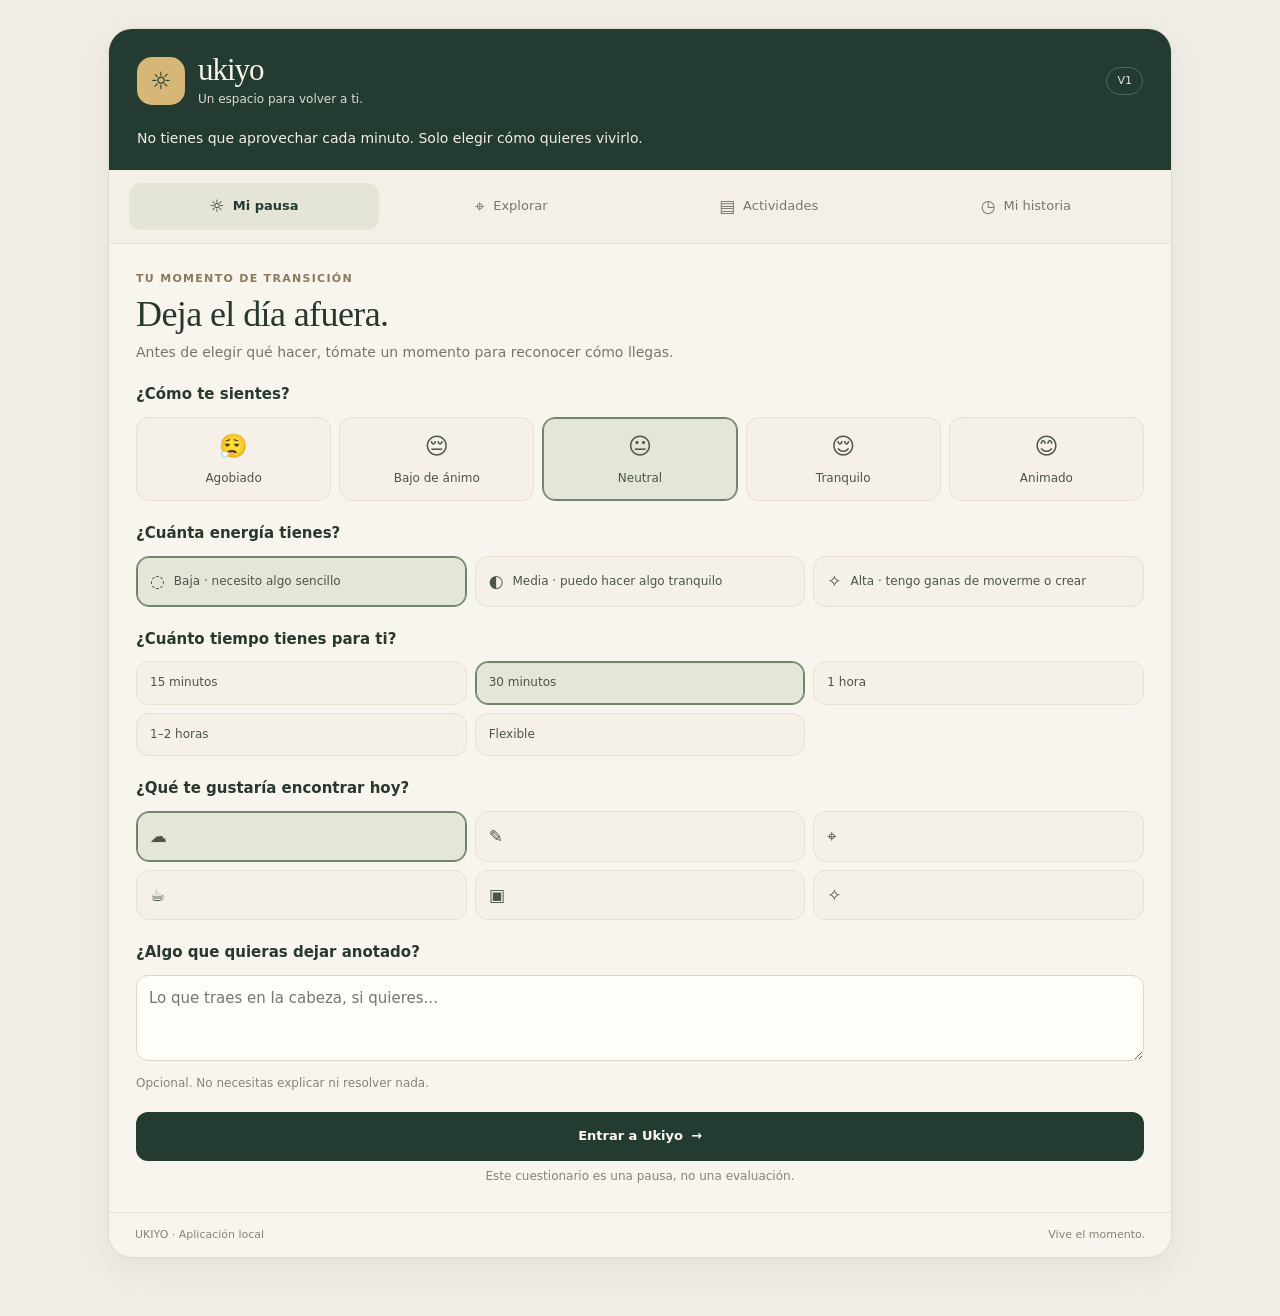
==== index.html @ a47dfe3a "refactor: modularizar prototipo de Ukiyo" ====
<!DOCTYPE html>
<html lang="es">
<head>
<meta charset="UTF-8" />
<meta name="viewport" content="width=device-width, initial-scale=1.0" />
<meta name="description" content="Un espacio personal para descansar, desconectar y recuperar energía." />
<title>Ukiyo — Un espacio para volver a ti</title>
<link rel="stylesheet" href="./assets/css/styles.css" />
</head>
<body>
<div class="app"><div class="shell">
<header class="hero"><div class="brandrow"><div class="brandmark">☼</div><div><div class="brand">ukiyo</div><div class="tagline">Un espacio para volver a ti.</div></div><span class="version">V1</span></div><p>No tienes que aprovechar cada minuto. Solo elegir cómo quieres vivirlo.</p></header>
<nav class="nav" aria-label="Navegación principal"><button data-tab="pausa" class="active" aria-current="page"><span class="ico">☼</span><span>Mi pausa</span></button><button data-tab="explorar"><span class="ico">⌖</span><span>Explorar</span></button><button data-tab="actividades"><span class="ico">▤</span><span>Actividades</span></button><button data-tab="historia"><span class="ico">◷</span><span>Mi historia</span></button></nav>
<main class="main" id="main"></main>
<footer class="footer"><span>UKIYO · Aplicación local</span><span>Vive el momento.</span></footer>
</div></div>
<div class="toast" id="toast" role="status" aria-live="polite"></div>
<div class="modal-backdrop" id="modalBackdrop"><section class="modal" role="dialog" aria-modal="true" aria-labelledby="modalTitle" tabindex="-1"><div class="modal-head"><h2 id="modalTitle">Nueva actividad</h2><button class="close" id="closeModal" aria-label="Cerrar">×</button></div><div id="modalBody"></div></section></div>
<script type="module" src="./assets/js/app.js"></script>
</body>
</html>
---- assets/css/styles.css ----
:root{--cream:#f8f5ee;--paper:#fffdf8;--green:#243b32;--green2:#526b53;--sage:#e9e9dc;--sage2:#d5d8c7;--gold:#d7b777;--ink:#28382f;--muted:#74766b;--line:#e7e0d3;--shadow:0 12px 35px rgba(45,54,43,.06)}
*{box-sizing:border-box}body{margin:0;background:#efede6;color:var(--ink);font-family:Inter,ui-sans-serif,system-ui,-apple-system,BlinkMacSystemFont,"Segoe UI",sans-serif;font-size:15px;line-height:1.45}button,input,textarea,select{font:inherit}button{cursor:pointer}button:focus-visible,input:focus-visible,textarea:focus-visible,select:focus-visible{outline:3px solid #c8a968;outline-offset:2px}.app{max-width:1100px;margin:28px auto;padding:0 18px 30px}.shell{overflow:hidden;border:1px solid #e1dacd;border-radius:24px;background:var(--cream);box-shadow:var(--shadow)}.hero{background:var(--green);color:#faf5e9;padding:25px 28px 22px}.brandrow{display:flex;align-items:center;gap:13px}.brandmark{width:48px;height:48px;display:grid;place-items:center;border-radius:15px;background:var(--gold);color:var(--green);font-size:24px}.brand{font-family:Georgia,serif;font-size:31px;letter-spacing:-1px;line-height:1.05}.tagline{font-size:12px;color:#d8ddcf;margin-top:4px}.version{margin-left:auto;border:1px solid #53675a;border-radius:99px;padding:5px 10px;color:#e4e6dc;font-size:11px;white-space:nowrap}.hero p{margin:20px 0 0;color:#f2eee4;font-size:14px;max-width:560px}.nav{display:flex;gap:7px;padding:13px 20px;background:#f4f0e7;border-bottom:1px solid var(--line);position:sticky;top:0;z-index:5}.nav button{flex:1;border:0;border-radius:12px;background:transparent;color:#77786d;padding:11px 8px;font-size:13px;display:flex;align-items:center;justify-content:center;gap:8px}.nav button.active{background:#e4e4d7;color:var(--green);font-weight:650}.nav .ico{font-size:17px}.main{padding:27px;min-height:610px}.eyebrow{font-size:11px;letter-spacing:1.3px;text-transform:uppercase;color:#8b795a;font-weight:700;margin-bottom:7px}.heading{font-family:Georgia,serif;font-size:clamp(27px,4vw,36px);line-height:1.12;letter-spacing:-.6px;margin:0 0 8px;color:var(--ink);font-weight:500}.sub{color:var(--muted);margin:0;max-width:680px;font-size:14px}.section-head{display:flex;justify-content:space-between;align-items:end;gap:16px;margin-bottom:23px}.panel{background:var(--paper);border:1px solid var(--line);border-radius:18px;padding:19px}.soft{background:var(--sage);border:1px solid #e0e1d4;border-radius:18px;padding:18px}.field{margin-top:22px}.field h3,.panel h3,.soft h3{font-size:15px;margin:0 0 11px;font-weight:700}.hint{color:#858477;font-size:12px;margin-top:7px}.choices{display:grid;gap:8px}.choices.emotions{grid-template-columns:repeat(5,minmax(0,1fr))}.choice{border:1px solid var(--line);background:#f5f1e8;border-radius:13px;padding:12px 9px;text-align:center;color:#4b554b;min-height:67px;transition:.15s}.choice .emoji{display:block;font-size:23px;margin-bottom:3px}.choice .label{font-size:12px}.choice.selected{background:#e4e6d8;border-color:#71846b;box-shadow:inset 0 0 0 1px #71846b}.choices.cols{grid-template-columns:repeat(3,minmax(0,1fr))}.choice.compact{min-height:0;padding:12px 13px;text-align:left;display:flex;gap:9px;align-items:center;font-size:13px}.choice.compact .emoji{font-size:17px;margin:0}.choices.intentions{grid-template-columns:repeat(3,minmax(0,1fr))}.note{width:100%;min-height:86px;resize:vertical;border:1px solid #ddd7ca;background:#fffdf8;border-radius:12px;padding:12px;color:var(--ink)}.btn{border:1px solid transparent;border-radius:12px;padding:11px 15px;font-weight:650;font-size:13px;display:inline-flex;align-items:center;justify-content:center;gap:8px;transition:background .15s,border-color .15s}.btn.primary{background:var(--green);color:#fffaf0}.btn.primary:hover{background:#304b3e}.btn.secondary{background:#f5f1e8;border-color:var(--line);color:#4d5b4d}.btn.ghost{background:transparent;color:var(--green2);border-color:transparent}.btn.danger{background:#f7e9e4;color:#8d4938;border-color:#edd4cb}.btn.full{width:100%;margin-top:20px;padding:14px}.btn:disabled{opacity:.4;cursor:not-allowed}.inline-actions{display:flex;gap:8px;flex-wrap:wrap}.layout{display:grid;grid-template-columns:minmax(0,1.2fr) minmax(250px,.8fr);gap:18px}.activity-list{display:grid;gap:12px}.activity{display:flex;gap:14px;align-items:flex-start;padding:15px;background:var(--paper);border:1px solid var(--line);border-radius:16px}.activity-icon{width:48px;height:48px;flex:0 0 48px;border-radius:14px;background:#efe8d9;display:grid;place-items:center;font-size:22px}.activity-content{min-width:0;flex:1}.activity h3{margin:1px 0 3px;font-size:15px}.activity p{margin:0;color:var(--muted);font-size:12px}.tags{display:flex;flex-wrap:wrap;gap:6px;margin-top:8px}.tag{background:#f0ede4;color:#626a5c;border-radius:99px;padding:4px 8px;font-size:11px}.activity-actions{display:flex;gap:7px;margin-top:12px;flex-wrap:wrap}.activity-actions .btn{padding:8px 10px;font-size:12px}.small-label{font-size:12px;color:var(--muted)}.daily-summary{display:flex;gap:13px;align-items:center}.mood-tile{width:50px;height:50px;border-radius:14px;background:var(--sage2);display:grid;place-items:center;font-size:26px;flex-shrink:0}.daily-summary h3{margin:0 0 4px;font-size:16px}.daily-summary p{margin:0;font-size:12px;color:#626a5c}.grid2{display:grid;grid-template-columns:repeat(2,minmax(0,1fr));gap:10px}.stat{background:var(--paper);border-radius:14px;padding:15px;border:1px solid var(--line)}.stat .symbol{font-size:19px;color:var(--green2)}.stat strong{display:block;font-family:Georgia,serif;font-size:28px;font-weight:500;margin:4px 0}.stat span{font-size:12px;color:var(--muted)}.form-grid{display:grid;grid-template-columns:1fr 1fr;gap:14px}.form-row{display:grid;gap:6px}.form-row label{font-size:12px;color:#5e675b;font-weight:650}.form-row input,.form-row select,.search{width:100%;border:1px solid #ddd7ca;background:#fffdf8;border-radius:10px;padding:10px 11px;color:var(--ink)}.form-row textarea{width:100%;border:1px solid #ddd7ca;background:#fffdf8;border-radius:10px;padding:10px;min-height:75px}.form-row.fullrow{grid-column:1/-1}.library-toolbar{display:flex;gap:10px;align-items:center;margin-bottom:15px}.library-toolbar .search{flex:1;min-width:100px}.library-toolbar select{border:1px solid #ddd7ca;background:#fffdf8;border-radius:10px;padding:10px;max-width:180px}.empty{text-align:center;padding:35px 20px;color:var(--muted)}.empty .symbol{font-size:32px;margin-bottom:8px}.empty h3{color:var(--ink);margin:0 0 5px}.empty p{font-size:13px;max-width:350px;margin:0 auto 16px}.session-card{text-align:center;padding:30px 22px;background:var(--sage);border:1px solid #dfe1d2;border-radius:20px}.session-symbol{margin:0 auto 14px;width:76px;height:76px;border-radius:24px;background:var(--sage2);display:grid;place-items:center;font-size:34px}.session-card h2{font-family:Georgia,serif;font-size:27px;font-weight:500;margin:0 0 8px}.session-card p{max-width:400px;margin:0 auto 20px;color:#5e675b;font-size:13px}.timer{font-family:Georgia,serif;font-size:38px;margin:12px 0;color:var(--green)}.footer{padding:14px 26px;border-top:1px solid var(--line);display:flex;justify-content:space-between;gap:10px;color:#858477;font-size:11px}.toast{position:fixed;left:50%;bottom:22px;transform:translate(-50%,20px);opacity:0;background:var(--green);color:white;border-radius:12px;padding:11px 16px;box-shadow:var(--shadow);z-index:20;pointer-events:none;transition:.2s;font-size:13px}.toast.show{opacity:1;transform:translate(-50%,0)}.modal-backdrop{position:fixed;inset:0;background:#17251ecc;display:none;align-items:center;justify-content:center;padding:18px;z-index:10}.modal-backdrop.open{display:flex}.modal{background:var(--cream);border-radius:20px;padding:22px;width:min(570px,100%);max-height:90vh;overflow:auto;box-shadow:0 24px 80px #0003}.modal-head{display:flex;justify-content:space-between;align-items:center;margin-bottom:18px}.modal-head h2{font-family:Georgia,serif;font-weight:500;font-size:25px;margin:0}.close{border:0;background:#e9e4d9;border-radius:10px;width:35px;height:35px;font-size:20px;color:var(--green)}.modal-actions{display:flex;gap:9px;margin-top:18px;justify-content:flex-end}.hidden{display:none!important}.session-item{padding:13px 0;border-bottom:1px solid var(--line);display:flex;gap:12px;align-items:flex-start}.session-item:last-child{border-bottom:0}.session-item h4{margin:0 0 4px;font-size:14px}.session-item p{margin:0;color:var(--muted);font-size:12px}.barrow{display:grid;grid-template-columns:86px 1fr 24px;align-items:center;gap:9px;margin:11px 0;font-size:12px;color:#5e675b}.bar{height:8px;border-radius:99px;background:#e6e1d6;overflow:hidden}.bar i{display:block;height:100%;background:#829477;border-radius:99px}.link-preview{border:1px dashed #c9c5b8;background:#f5f1e8;padding:12px;border-radius:12px;font-size:12px;color:var(--muted)}
@media(max-width:720px){.app{margin:0;padding:0}.shell{border-radius:0;border-left:0;border-right:0}.hero{padding:21px 18px}.main{padding:21px 16px;min-height:600px}.nav{padding:9px 7px;gap:2px}.nav button{flex-direction:column;gap:3px;padding:9px 2px;font-size:11px}.layout{grid-template-columns:1fr}.section-head{align-items:flex-start;flex-direction:column}.choices.cols,.choices.intentions{grid-template-columns:repeat(2,minmax(0,1fr))}.form-grid{grid-template-columns:1fr}.form-row.fullrow{grid-column:auto}.activity{padding:12px}.activity-icon{width:42px;height:42px;flex-basis:42px}.footer{padding:13px 16px}.version{font-size:10px}.brand{font-size:29px}}
@media(max-width:380px){.choices.emotions{gap:4px}.choice{padding:9px 3px}.choice .label{font-size:10px}.choices.emotions .emoji{font-size:20px}.main{padding:18px 12px}.library-toolbar{flex-wrap:wrap}.library-toolbar .search{flex-basis:100%}}
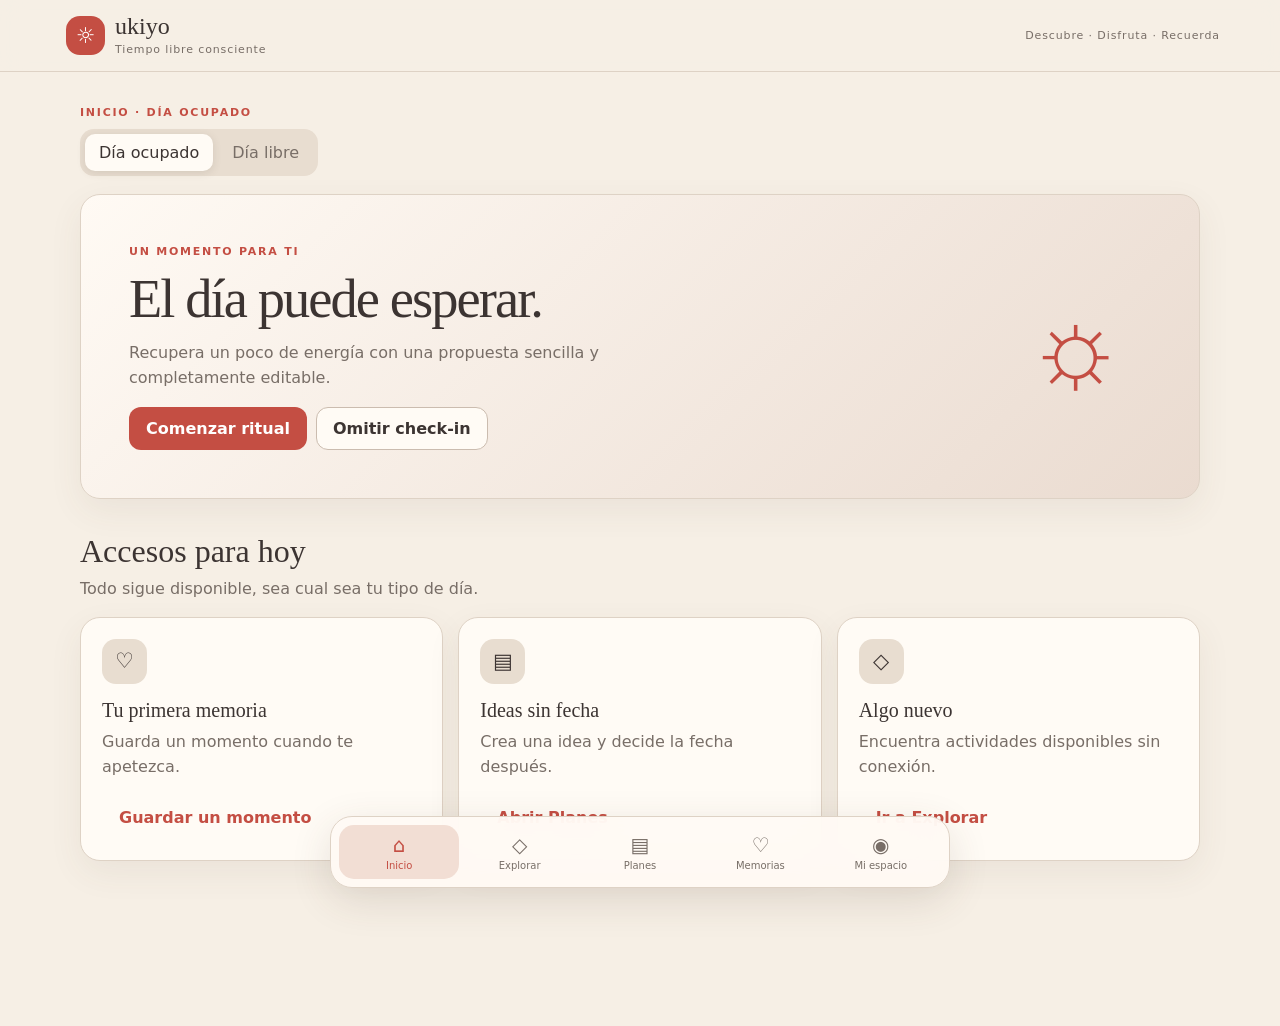
==== commit d021567f: "feat: establecer base funcional de Ukiyo B3" ====
--- a/index.html
+++ b/index.html
@@ -1,21 +1,19 @@
-<!DOCTYPE html>
+<!doctype html>
 <html lang="es">
 <head>
-<meta charset="UTF-8" />
-<meta name="viewport" content="width=device-width, initial-scale=1.0" />
-<meta name="description" content="Un espacio personal para descansar, desconectar y recuperar energía." />
-<title>Ukiyo — Un espacio para volver a ti</title>
-<link rel="stylesheet" href="./assets/css/styles.css" />
+  <meta charset="utf-8">
+  <meta name="viewport" content="width=device-width,initial-scale=1,viewport-fit=cover">
+  <meta name="theme-color" content="#F6EFE5">
+  <meta name="description" content="Ukiyo — Tiempo libre consciente">
+  <title>Ukiyo — Tiempo libre consciente</title>
+  <link rel="icon" href="./assets/icons/favicon.svg" type="image/svg+xml">
+  <link rel="manifest" href="./manifest.webmanifest">
+  <link rel="stylesheet" href="./assets/css/styles.css">
 </head>
 <body>
-<div class="app"><div class="shell">
-<header class="hero"><div class="brandrow"><div class="brandmark">☼</div><div><div class="brand">ukiyo</div><div class="tagline">Un espacio para volver a ti.</div></div><span class="version">V1</span></div><p>No tienes que aprovechar cada minuto. Solo elegir cómo quieres vivirlo.</p></header>
-<nav class="nav" aria-label="Navegación principal"><button data-tab="pausa" class="active" aria-current="page"><span class="ico">☼</span><span>Mi pausa</span></button><button data-tab="explorar"><span class="ico">⌖</span><span>Explorar</span></button><button data-tab="actividades"><span class="ico">▤</span><span>Actividades</span></button><button data-tab="historia"><span class="ico">◷</span><span>Mi historia</span></button></nav>
-<main class="main" id="main"></main>
-<footer class="footer"><span>UKIYO · Aplicación local</span><span>Vive el momento.</span></footer>
-</div></div>
-<div class="toast" id="toast" role="status" aria-live="polite"></div>
-<div class="modal-backdrop" id="modalBackdrop"><section class="modal" role="dialog" aria-modal="true" aria-labelledby="modalTitle" tabindex="-1"><div class="modal-head"><h2 id="modalTitle">Nueva actividad</h2><button class="close" id="closeModal" aria-label="Cerrar">×</button></div><div id="modalBody"></div></section></div>
-<script type="module" src="./assets/js/app.js"></script>
+  <div id="app" aria-live="polite"></div>
+  <div id="modal-root"></div>
+  <div id="toast" class="toast" role="status" aria-live="polite"></div>
+  <script type="module" src="./assets/js/app.js"></script>
 </body>
 </html>
--- a/assets/css/styles.css
+++ b/assets/css/styles.css
@@ -1,4 +1,4 @@
-:root{--cream:#f8f5ee;--paper:#fffdf8;--green:#243b32;--green2:#526b53;--sage:#e9e9dc;--sage2:#d5d8c7;--gold:#d7b777;--ink:#28382f;--muted:#74766b;--line:#e7e0d3;--shadow:0 12px 35px rgba(45,54,43,.06)}
-*{box-sizing:border-box}body{margin:0;background:#efede6;color:var(--ink);font-family:Inter,ui-sans-serif,system-ui,-apple-system,BlinkMacSystemFont,"Segoe UI",sans-serif;font-size:15px;line-height:1.45}button,input,textarea,select{font:inherit}button{cursor:pointer}button:focus-visible,input:focus-visible,textarea:focus-visible,select:focus-visible{outline:3px solid #c8a968;outline-offset:2px}.app{max-width:1100px;margin:28px auto;padding:0 18px 30px}.shell{overflow:hidden;border:1px solid #e1dacd;border-radius:24px;background:var(--cream);box-shadow:var(--shadow)}.hero{background:var(--green);color:#faf5e9;padding:25px 28px 22px}.brandrow{display:flex;align-items:center;gap:13px}.brandmark{width:48px;height:48px;display:grid;place-items:center;border-radius:15px;background:var(--gold);color:var(--green);font-size:24px}.brand{font-family:Georgia,serif;font-size:31px;letter-spacing:-1px;line-height:1.05}.tagline{font-size:12px;color:#d8ddcf;margin-top:4px}.version{margin-left:auto;border:1px solid #53675a;border-radius:99px;padding:5px 10px;color:#e4e6dc;font-size:11px;white-space:nowrap}.hero p{margin:20px 0 0;color:#f2eee4;font-size:14px;max-width:560px}.nav{display:flex;gap:7px;padding:13px 20px;background:#f4f0e7;border-bottom:1px solid var(--line);position:sticky;top:0;z-index:5}.nav button{flex:1;border:0;border-radius:12px;background:transparent;color:#77786d;padding:11px 8px;font-size:13px;display:flex;align-items:center;justify-content:center;gap:8px}.nav button.active{background:#e4e4d7;color:var(--green);font-weight:650}.nav .ico{font-size:17px}.main{padding:27px;min-height:610px}.eyebrow{font-size:11px;letter-spacing:1.3px;text-transform:uppercase;color:#8b795a;font-weight:700;margin-bottom:7px}.heading{font-family:Georgia,serif;font-size:clamp(27px,4vw,36px);line-height:1.12;letter-spacing:-.6px;margin:0 0 8px;color:var(--ink);font-weight:500}.sub{color:var(--muted);margin:0;max-width:680px;font-size:14px}.section-head{display:flex;justify-content:space-between;align-items:end;gap:16px;margin-bottom:23px}.panel{background:var(--paper);border:1px solid var(--line);border-radius:18px;padding:19px}.soft{background:var(--sage);border:1px solid #e0e1d4;border-radius:18px;padding:18px}.field{margin-top:22px}.field h3,.panel h3,.soft h3{font-size:15px;margin:0 0 11px;font-weight:700}.hint{color:#858477;font-size:12px;margin-top:7px}.choices{display:grid;gap:8px}.choices.emotions{grid-template-columns:repeat(5,minmax(0,1fr))}.choice{border:1px solid var(--line);background:#f5f1e8;border-radius:13px;padding:12px 9px;text-align:center;color:#4b554b;min-height:67px;transition:.15s}.choice .emoji{display:block;font-size:23px;margin-bottom:3px}.choice .label{font-size:12px}.choice.selected{background:#e4e6d8;border-color:#71846b;box-shadow:inset 0 0 0 1px #71846b}.choices.cols{grid-template-columns:repeat(3,minmax(0,1fr))}.choice.compact{min-height:0;padding:12px 13px;text-align:left;display:flex;gap:9px;align-items:center;font-size:13px}.choice.compact .emoji{font-size:17px;margin:0}.choices.intentions{grid-template-columns:repeat(3,minmax(0,1fr))}.note{width:100%;min-height:86px;resize:vertical;border:1px solid #ddd7ca;background:#fffdf8;border-radius:12px;padding:12px;color:var(--ink)}.btn{border:1px solid transparent;border-radius:12px;padding:11px 15px;font-weight:650;font-size:13px;display:inline-flex;align-items:center;justify-content:center;gap:8px;transition:background .15s,border-color .15s}.btn.primary{background:var(--green);color:#fffaf0}.btn.primary:hover{background:#304b3e}.btn.secondary{background:#f5f1e8;border-color:var(--line);color:#4d5b4d}.btn.ghost{background:transparent;color:var(--green2);border-color:transparent}.btn.danger{background:#f7e9e4;color:#8d4938;border-color:#edd4cb}.btn.full{width:100%;margin-top:20px;padding:14px}.btn:disabled{opacity:.4;cursor:not-allowed}.inline-actions{display:flex;gap:8px;flex-wrap:wrap}.layout{display:grid;grid-template-columns:minmax(0,1.2fr) minmax(250px,.8fr);gap:18px}.activity-list{display:grid;gap:12px}.activity{display:flex;gap:14px;align-items:flex-start;padding:15px;background:var(--paper);border:1px solid var(--line);border-radius:16px}.activity-icon{width:48px;height:48px;flex:0 0 48px;border-radius:14px;background:#efe8d9;display:grid;place-items:center;font-size:22px}.activity-content{min-width:0;flex:1}.activity h3{margin:1px 0 3px;font-size:15px}.activity p{margin:0;color:var(--muted);font-size:12px}.tags{display:flex;flex-wrap:wrap;gap:6px;margin-top:8px}.tag{background:#f0ede4;color:#626a5c;border-radius:99px;padding:4px 8px;font-size:11px}.activity-actions{display:flex;gap:7px;margin-top:12px;flex-wrap:wrap}.activity-actions .btn{padding:8px 10px;font-size:12px}.small-label{font-size:12px;color:var(--muted)}.daily-summary{display:flex;gap:13px;align-items:center}.mood-tile{width:50px;height:50px;border-radius:14px;background:var(--sage2);display:grid;place-items:center;font-size:26px;flex-shrink:0}.daily-summary h3{margin:0 0 4px;font-size:16px}.daily-summary p{margin:0;font-size:12px;color:#626a5c}.grid2{display:grid;grid-template-columns:repeat(2,minmax(0,1fr));gap:10px}.stat{background:var(--paper);border-radius:14px;padding:15px;border:1px solid var(--line)}.stat .symbol{font-size:19px;color:var(--green2)}.stat strong{display:block;font-family:Georgia,serif;font-size:28px;font-weight:500;margin:4px 0}.stat span{font-size:12px;color:var(--muted)}.form-grid{display:grid;grid-template-columns:1fr 1fr;gap:14px}.form-row{display:grid;gap:6px}.form-row label{font-size:12px;color:#5e675b;font-weight:650}.form-row input,.form-row select,.search{width:100%;border:1px solid #ddd7ca;background:#fffdf8;border-radius:10px;padding:10px 11px;color:var(--ink)}.form-row textarea{width:100%;border:1px solid #ddd7ca;background:#fffdf8;border-radius:10px;padding:10px;min-height:75px}.form-row.fullrow{grid-column:1/-1}.library-toolbar{display:flex;gap:10px;align-items:center;margin-bottom:15px}.library-toolbar .search{flex:1;min-width:100px}.library-toolbar select{border:1px solid #ddd7ca;background:#fffdf8;border-radius:10px;padding:10px;max-width:180px}.empty{text-align:center;padding:35px 20px;color:var(--muted)}.empty .symbol{font-size:32px;margin-bottom:8px}.empty h3{color:var(--ink);margin:0 0 5px}.empty p{font-size:13px;max-width:350px;margin:0 auto 16px}.session-card{text-align:center;padding:30px 22px;background:var(--sage);border:1px solid #dfe1d2;border-radius:20px}.session-symbol{margin:0 auto 14px;width:76px;height:76px;border-radius:24px;background:var(--sage2);display:grid;place-items:center;font-size:34px}.session-card h2{font-family:Georgia,serif;font-size:27px;font-weight:500;margin:0 0 8px}.session-card p{max-width:400px;margin:0 auto 20px;color:#5e675b;font-size:13px}.timer{font-family:Georgia,serif;font-size:38px;margin:12px 0;color:var(--green)}.footer{padding:14px 26px;border-top:1px solid var(--line);display:flex;justify-content:space-between;gap:10px;color:#858477;font-size:11px}.toast{position:fixed;left:50%;bottom:22px;transform:translate(-50%,20px);opacity:0;background:var(--green);color:white;border-radius:12px;padding:11px 16px;box-shadow:var(--shadow);z-index:20;pointer-events:none;transition:.2s;font-size:13px}.toast.show{opacity:1;transform:translate(-50%,0)}.modal-backdrop{position:fixed;inset:0;background:#17251ecc;display:none;align-items:center;justify-content:center;padding:18px;z-index:10}.modal-backdrop.open{display:flex}.modal{background:var(--cream);border-radius:20px;padding:22px;width:min(570px,100%);max-height:90vh;overflow:auto;box-shadow:0 24px 80px #0003}.modal-head{display:flex;justify-content:space-between;align-items:center;margin-bottom:18px}.modal-head h2{font-family:Georgia,serif;font-weight:500;font-size:25px;margin:0}.close{border:0;background:#e9e4d9;border-radius:10px;width:35px;height:35px;font-size:20px;color:var(--green)}.modal-actions{display:flex;gap:9px;margin-top:18px;justify-content:flex-end}.hidden{display:none!important}.session-item{padding:13px 0;border-bottom:1px solid var(--line);display:flex;gap:12px;align-items:flex-start}.session-item:last-child{border-bottom:0}.session-item h4{margin:0 0 4px;font-size:14px}.session-item p{margin:0;color:var(--muted);font-size:12px}.barrow{display:grid;grid-template-columns:86px 1fr 24px;align-items:center;gap:9px;margin:11px 0;font-size:12px;color:#5e675b}.bar{height:8px;border-radius:99px;background:#e6e1d6;overflow:hidden}.bar i{display:block;height:100%;background:#829477;border-radius:99px}.link-preview{border:1px dashed #c9c5b8;background:#f5f1e8;padding:12px;border-radius:12px;font-size:12px;color:var(--muted)}
-@media(max-width:720px){.app{margin:0;padding:0}.shell{border-radius:0;border-left:0;border-right:0}.hero{padding:21px 18px}.main{padding:21px 16px;min-height:600px}.nav{padding:9px 7px;gap:2px}.nav button{flex-direction:column;gap:3px;padding:9px 2px;font-size:11px}.layout{grid-template-columns:1fr}.section-head{align-items:flex-start;flex-direction:column}.choices.cols,.choices.intentions{grid-template-columns:repeat(2,minmax(0,1fr))}.form-grid{grid-template-columns:1fr}.form-row.fullrow{grid-column:auto}.activity{padding:12px}.activity-icon{width:42px;height:42px;flex-basis:42px}.footer{padding:13px 16px}.version{font-size:10px}.brand{font-size:29px}}
-@media(max-width:380px){.choices.emotions{gap:4px}.choice{padding:9px 3px}.choice .label{font-size:10px}.choices.emotions .emoji{font-size:20px}.main{padding:18px 12px}.library-toolbar{flex-wrap:wrap}.library-toolbar .search{flex-basis:100%}}
+:root{--terracotta:#C44E43;--cream:#F6EFE5;--surface:#FFFBF5;--surface-2:#E8DDD0;--ink:#3C3432;--muted:#786E67;--sage:#78978B;--turquoise:#4FA6A6;--indigo:#3D4B7C;--honey:#E2B66F;--line:#ded2c5;--shadow:0 12px 34px #55463b12;--radius:20px;--serif:Georgia,'Times New Roman',serif;--sans:system-ui,-apple-system,'Segoe UI',sans-serif}
+*{box-sizing:border-box}html{background:var(--cream);color:var(--ink);font-family:var(--sans)}body{margin:0}button,input,select,textarea{font:inherit;color:inherit}button{cursor:pointer}button:focus-visible,input:focus-visible,select:focus-visible,textarea:focus-visible{outline:3px solid #c44e4345;outline-offset:2px}button:disabled{opacity:.45;cursor:not-allowed}h1,h2,h3,p{margin-top:0}h1,h2,h3,.brand strong{font-family:var(--serif);font-weight:500}h1{font-size:clamp(2rem,7vw,3.4rem);line-height:1.05;letter-spacing:-.035em;margin-bottom:12px}h2{font-size:clamp(1.5rem,4vw,2rem);margin-bottom:6px}h3{font-size:1.25rem;margin-bottom:7px}p{line-height:1.6;color:var(--muted)}.app-shell{min-height:100vh;padding-bottom:92px}.topbar{height:72px;padding:12px max(18px,calc((100vw - 1160px)/2));display:flex;align-items:center;justify-content:space-between;border-bottom:1px solid var(--line);background:#f6efe5e8;backdrop-filter:blur(12px);position:sticky;top:0;z-index:20}.brand{display:flex;align-items:center;gap:10px;border:0;background:none;text-align:left}.brand-mark{width:39px;height:39px;border-radius:14px;background:var(--terracotta);color:#fff;display:grid;place-items:center;font-size:22px}.brand strong{display:block;font-size:24px;line-height:1}.brand small,.tagline,.ritual-label{font-size:11px;letter-spacing:.08em;color:var(--muted)}#main{max-width:1160px;margin:auto}.screen{padding:34px 20px 60px}.eyebrow{text-transform:uppercase;letter-spacing:.16em;color:var(--terracotta);font-size:11px;font-weight:750;margin-bottom:10px}.lead{max-width:680px}.bottom-nav{position:fixed;left:50%;bottom:12px;transform:translateX(-50%);z-index:30;width:min(620px,calc(100% - 20px));padding:8px;display:grid;grid-template-columns:repeat(5,1fr);background:#fffaf5ee;backdrop-filter:blur(18px);border:1px solid var(--line);border-radius:22px;box-shadow:0 12px 40px #4b372b24}.bottom-nav button{border:0;background:transparent;border-radius:15px;padding:8px 3px;color:var(--muted);display:grid;gap:3px;justify-items:center}.bottom-nav button span{font-size:20px}.bottom-nav button small{font-size:10px}.bottom-nav button.active{background:#f2ded4;color:var(--terracotta)}.card{background:var(--surface);border:1px solid var(--line);border-radius:var(--radius);padding:21px;box-shadow:var(--shadow)}.hero{display:grid;grid-template-columns:1fr 150px;align-items:center;background:linear-gradient(135deg,#fffaf4,#eadbd0);padding:clamp(25px,5vw,48px);min-height:300px}.hero.free{background:linear-gradient(135deg,#fffaf4,#dce9e5)}.hero p{max-width:600px}.hero-symbol{font-family:var(--serif);font-size:110px;color:var(--terracotta);text-align:center}.actions,.card-actions,.dialog-actions{display:flex;gap:9px;flex-wrap:wrap}.actions.center{justify-content:center}.btn{border:1px solid transparent;border-radius:12px;padding:11px 16px;font-weight:680;display:inline-flex;justify-content:center;align-items:center}.btn.primary{background:var(--terracotta);color:#fff}.btn.secondary{background:var(--surface);border-color:#cbbcaf}.btn.quiet{background:transparent;color:var(--terracotta)}.text-button{border:0;background:none;color:var(--terracotta);padding:7px 0}.section-head{display:flex;align-items:end;justify-content:space-between;gap:14px;margin:34px 0 15px}.section-head.top{margin-top:0;align-items:start}.section-head p{margin-bottom:0}.grid{display:grid;gap:15px}.grid.two{grid-template-columns:repeat(2,minmax(0,1fr))}.grid.three{grid-template-columns:repeat(3,minmax(0,1fr))}.grid.cards{grid-template-columns:repeat(3,minmax(0,1fr))}.compact .mini-icon,.mini-icon{width:45px;height:45px;border-radius:14px;background:var(--surface-2);display:grid;place-items:center;font-size:21px;margin-bottom:15px}.home-switch,.segments{display:flex;gap:5px;background:var(--surface-2);padding:5px;border-radius:14px;width:max-content;margin-bottom:18px}.home-switch button,.segments button{border:0;background:transparent;padding:9px 14px;border-radius:10px;color:var(--muted)}.home-switch button.active,.segments button.active{background:var(--surface);color:var(--ink);box-shadow:0 2px 8px #4a3c3320}.toolbar{margin:18px 0}.toolbar>input{width:100%;border:1px solid var(--line);border-radius:14px;padding:13px 15px;background:var(--surface);margin-bottom:12px}.filters{display:flex;gap:7px;overflow:auto;padding-bottom:5px}.filters button,.chip{white-space:nowrap;border:1px solid var(--line);background:var(--surface);border-radius:99px;padding:7px 11px;font-size:12px}.filters button.active,.chip.selected{background:var(--ink);color:#fff;border-color:var(--ink)}.chips{display:flex;gap:6px;flex-wrap:wrap;margin:12px 0}.chip.family{background:#eee1d7;color:#6e463c}.chips.editable{margin-top:25px}.experience-card{padding:0;overflow:hidden}.card-icon{height:125px;display:grid;place-items:center;font-size:44px;background:var(--surface-2)}.card-icon.descanso{background:#dfe8e2;color:#526f65}.card-icon.creatividad{background:#f1dfd5;color:var(--terracotta)}.card-icon.exploración{background:#d9ecec;color:#367b7b}.card-icon.entretenimiento{background:#dfe2ed;color:var(--indigo)}.card-icon.descubrimientos{background:#f3e6c9;color:#866732}.card-body{padding:18px}.meta{font-size:11px;text-transform:uppercase;letter-spacing:.07em}.card-actions{margin-top:15px}.plan-card,.memory{display:flex;gap:15px;align-items:start}.empty{text-align:center;border:1px dashed #cdbfb3;border-radius:var(--radius);padding:40px 20px;color:var(--muted)}.empty-icon{display:block;font-size:36px;margin-bottom:10px}.timeline{display:grid;gap:12px;margin-top:20px}.memory-date{width:58px;flex:0 0 58px;background:#eee1d7;border-radius:13px;padding:12px 5px;text-align:center;font-size:12px;color:var(--terracotta)}.space-grid{margin-top:28px}.space-card{text-align:left;display:flex;align-items:center;gap:16px}.space-card>span{font-size:30px;color:var(--terracotta)}.space-card p{margin:0}.stack{display:grid;gap:13px}.weekdays{display:flex;gap:7px;flex-wrap:wrap}.weekdays button{width:39px;height:39px;border-radius:50%;border:1px solid var(--line);background:var(--surface)}.weekdays button.active{background:var(--terracotta);color:#fff}.toggle{display:flex!important;align-items:center;gap:9px}.toggle input{width:auto!important}.ritual-shell{padding-bottom:0}.ritual-page{max-width:850px;margin:auto}.ritual-center{text-align:center;padding:12vh 10px}.ritual-center>p{max-width:550px;margin-left:auto;margin-right:auto}.ritual-heading{text-align:center;max-width:650px;margin:20px auto 28px}.ritual-list{max-width:740px;margin:auto}.ritual-step{display:grid;grid-template-columns:40px 1fr 74px auto;align-items:center;gap:12px}.ritual-step p{margin:0}.step-number{width:34px;height:34px;border-radius:50%;background:#eedbd1;color:var(--terracotta);display:grid;place-items:center}.ritual-step input{width:74px;border:1px solid var(--line);border-radius:10px;padding:8px}.step-actions{display:flex}.step-actions button{border:0;background:transparent;padding:7px}.ritual-total{max-width:740px;margin:16px auto;display:flex;justify-content:space-between}.activity-focus{text-align:center;max-width:680px;margin:5vh auto}.focus-icon{display:grid;place-items:center;width:90px;height:90px;margin:20px auto;border-radius:28px;background:#eedbd1;color:var(--terracotta);font-size:40px}.timer{margin:32px 0}.timer small{display:block;letter-spacing:.12em;color:var(--muted)}.timer strong{display:block;font-family:var(--serif);font-size:clamp(54px,13vw,90px);font-variant-numeric:tabular-nums}.time-options{margin-top:25px;background:#fff8f1}.dialog-backdrop{position:fixed;inset:0;z-index:100;background:#302824b8;display:grid;place-items:center;padding:16px}.dialog{background:var(--cream);border-radius:22px;width:min(590px,100%);max-height:92vh;overflow:auto;padding:22px}.dialog-head{display:flex;justify-content:space-between;align-items:start}.dialog-head button{border:0;background:var(--surface-2);border-radius:50%;width:34px;height:34px}.dialog form{display:grid;gap:14px}.dialog label{display:grid;gap:6px;font-size:13px;font-weight:650}.dialog input,.dialog select,.dialog textarea,.stack input{width:100%;border:1px solid var(--line);background:var(--surface);border-radius:11px;padding:11px}.dialog textarea{min-height:90px;resize:vertical}.dialog-actions{justify-content:flex-end;margin-top:8px}.back{margin-bottom:20px}
+@media(max-width:760px){.tagline{display:none}.screen{padding:25px 14px 45px}.hero{grid-template-columns:1fr;min-height:0}.hero-symbol{display:none}.grid.two,.grid.three,.grid.cards{grid-template-columns:1fr}.section-head{align-items:start;flex-direction:column}.section-head.top{gap:9px}.experience-card{display:grid;grid-template-columns:105px 1fr}.card-icon{height:100%;min-height:180px}.ritual-step{grid-template-columns:35px 1fr 65px}.step-actions{grid-column:2/-1;justify-content:flex-end}.bottom-nav{bottom:7px}.bottom-nav button small{font-size:9px}.brand small{display:none}.plan-card{padding:17px}}
+@media(min-width:900px){.app-shell{padding-bottom:105px}}
